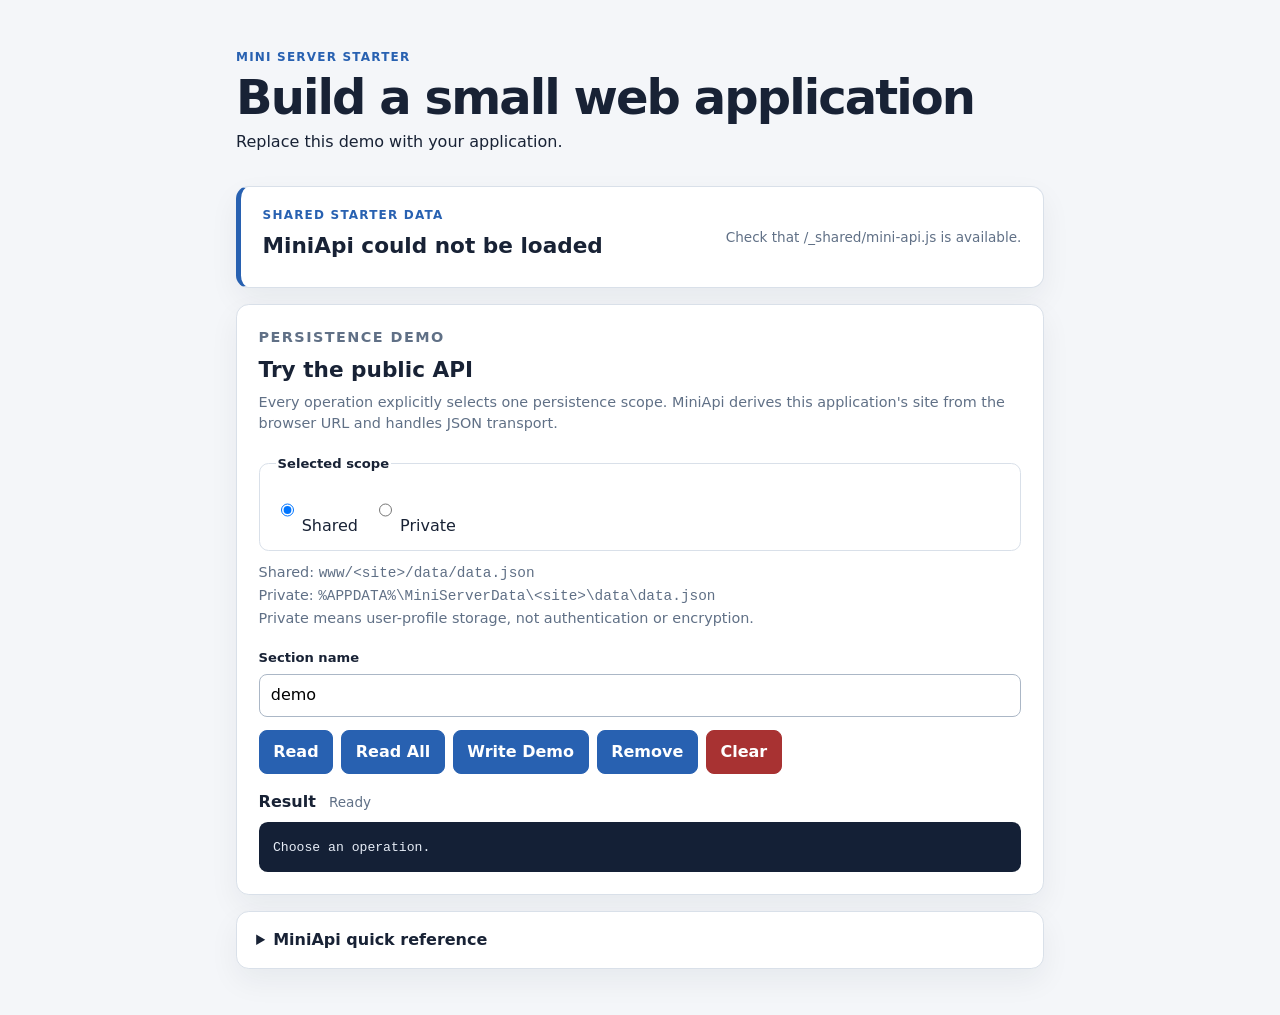
==== template/index.html @ bc878348 "Create reusable MiniWeb template and add v1.1 start-sites note" ====
<!doctype html>
<html lang="en">
<head>
    <meta charset="utf-8">
    <meta name="viewport" content="width=device-width, initial-scale=1">
    <title>Mini Web App Starter</title>
    <link rel="stylesheet" href="assets/style.css">
    <script src="/_shared/mini-api.js" defer></script>
    <script src="assets/app.js" defer></script>
</head>
<body>
    <header>
        <p class="eyebrow">Mini Server starter</p>
        <h1>Build a small web application</h1>
        <p>Replace this demo with your application.</p>
    </header>

    <main>
        <section class="hello-card" aria-labelledby="hello-title">
            <div>
                <p class="eyebrow">Shared starter data</p>
                <h2 id="hello-title">MiniApi is loading…</h2>
            </div>
            <output id="hello-value" aria-live="polite">Reading the <code>start</code> Section</output>
        </section>

        <section class="demo" aria-labelledby="demo-title">
            <div class="demo-copy">
                <p class="eyebrow">Persistence demo</p>
                <h2 id="demo-title">Try the public API</h2>
                <p>
                    Every operation explicitly selects one persistence scope. MiniApi derives this
                    application's site from the browser URL and handles JSON transport.
                </p>
            </div>

            <fieldset>
                <legend>Selected scope</legend>
                <label><input type="radio" name="scope" value="shared" checked> Shared</label>
                <label><input type="radio" name="scope" value="private"> Private</label>
            </fieldset>

            <p class="scope-note">
                Shared: <code>www/&lt;site&gt;/data/data.json</code><br>
                Private: <code>%APPDATA%\MiniServerData\&lt;site&gt;\data\data.json</code><br>
                Private means user-profile storage, not authentication or encryption.
            </p>

            <div class="section-field">
                <label for="section-name">Section name</label>
                <input id="section-name" value="demo" autocomplete="off">
            </div>

            <div class="actions" aria-label="MiniApi operations">
                <button id="read" type="button">Read</button>
                <button id="read-all" type="button">Read All</button>
                <button id="write" type="button">Write Demo</button>
                <button id="remove" type="button">Remove</button>
                <button id="clear" class="danger" type="button">Clear</button>
            </div>

            <div class="result" aria-labelledby="result-title">
                <strong id="result-title">Result</strong>
                <span id="result-summary">Ready</span>
                <pre id="result-value" aria-live="polite">Choose an operation.</pre>
            </div>
        </section>

        <details>
            <summary>MiniApi quick reference</summary>
            <p>
                Include <code>&lt;script src="/_shared/mini-api.js"&gt;&lt;/script&gt;</code>.
                Operation comes before the mandatory scope. Pass native JavaScript values directly;
                access persistence through MiniApi rather than requesting <code>data.json</code>.
            </p>
            <pre><code>MiniApi.read("section").shared()
MiniApi.read("section").private()

MiniApi.readAll().shared()
MiniApi.readAll().private()

MiniApi.write(data).shared()
MiniApi.write(data).private()

MiniApi.remove("section").shared()
MiniApi.remove("section").private()

MiniApi.clear().shared()
MiniApi.clear().private()</code></pre>
        </details>
    </main>
</body>
</html>
---- template/assets/style.css ----
:root {
    color-scheme: light;
    font-family: system-ui, -apple-system, BlinkMacSystemFont, "Segoe UI", sans-serif;
    color: #182235;
    background: #f4f6f9;
}

* {
    box-sizing: border-box;
}

body {
    max-width: 840px;
    margin: 0 auto;
    padding: 3rem 1rem;
    line-height: 1.5;
}

header {
    margin-bottom: 2rem;
}

h1,
h2,
p {
    margin-top: 0;
}

h1 {
    margin-bottom: 0.5rem;
    font-size: clamp(2rem, 6vw, 3rem);
    letter-spacing: -0.04em;
    line-height: 1.05;
}

h2 {
    margin-bottom: 0.35rem;
    font-size: 1.35rem;
}

.eyebrow {
    margin-bottom: 0.35rem;
    color: #2861b1;
    font-size: 0.75rem;
    font-weight: 800;
    letter-spacing: 0.1em;
    text-transform: uppercase;
}

.hello-card,
.demo,
details {
    border: 1px solid #d9e0e9;
    border-radius: 0.8rem;
    background: #ffffff;
    box-shadow: 0 12px 30px rgba(24, 34, 53, 0.06);
}

.hello-card {
    display: flex;
    align-items: center;
    justify-content: space-between;
    gap: 1.5rem;
    padding: 1.2rem 1.35rem;
    border-left: 0.35rem solid #2861b1;
}

.hello-card output {
    color: #607086;
    font-size: 0.85rem;
    text-align: right;
}

.demo {
    margin-top: 1rem;
    padding: 1.35rem;
}

.demo-copy p,
.scope-note,
details p {
    color: #607086;
    font-size: 0.9rem;
}

fieldset {
    display: flex;
    gap: 1rem;
    margin: 1.2rem 0 0.7rem;
    padding: 0.8rem 1rem;
    border: 1px solid #d9e0e9;
    border-radius: 0.6rem;
}

legend,
.section-field label {
    font-size: 0.82rem;
    font-weight: 750;
}

.scope-note code {
    overflow-wrap: anywhere;
}

.section-field {
    display: grid;
    gap: 0.35rem;
    margin: 1.2rem 0 0.8rem;
}

input,
button {
    min-height: 2.55rem;
    border-radius: 0.5rem;
    font: inherit;
}

input {
    padding: 0.55rem 0.7rem;
    border: 1px solid #abb7c6;
}

button {
    padding: 0.55rem 0.85rem;
    border: 1px solid #2861b1;
    background: #2861b1;
    color: #ffffff;
    cursor: pointer;
    font-weight: 700;
}

button:hover {
    border-color: #174582;
    background: #174582;
}

button:focus-visible,
input:focus-visible,
summary:focus-visible {
    outline: 3px solid rgba(40, 97, 177, 0.28);
    outline-offset: 2px;
}

.actions {
    display: flex;
    flex-wrap: wrap;
    gap: 0.5rem;
}

.danger {
    border-color: #a83232;
    background: #a83232;
}

.result {
    margin-top: 1rem;
}

.result strong,
.result span {
    display: inline-block;
    margin-right: 0.5rem;
}

.result span {
    color: #607086;
    font-size: 0.85rem;
}

pre {
    overflow: auto;
    margin: 0.55rem 0 0;
    padding: 0.9rem;
    border-radius: 0.55rem;
    background: #142036;
    color: #e7edf7;
    font: 0.82rem/1.6 "SFMono-Regular", Consolas, monospace;
    white-space: pre-wrap;
}

details {
    margin-top: 1rem;
    padding: 1rem 1.2rem;
}

summary {
    cursor: pointer;
    font-weight: 750;
}

details p {
    margin: 0.8rem 0;
}

@media (max-width: 580px) {
    body {
        padding-top: 2rem;
    }

    .hello-card {
        align-items: flex-start;
        flex-direction: column;
    }

    .hello-card output {
        text-align: left;
    }

    .actions button {
        flex: 1 1 calc(50% - 0.5rem);
    }
}
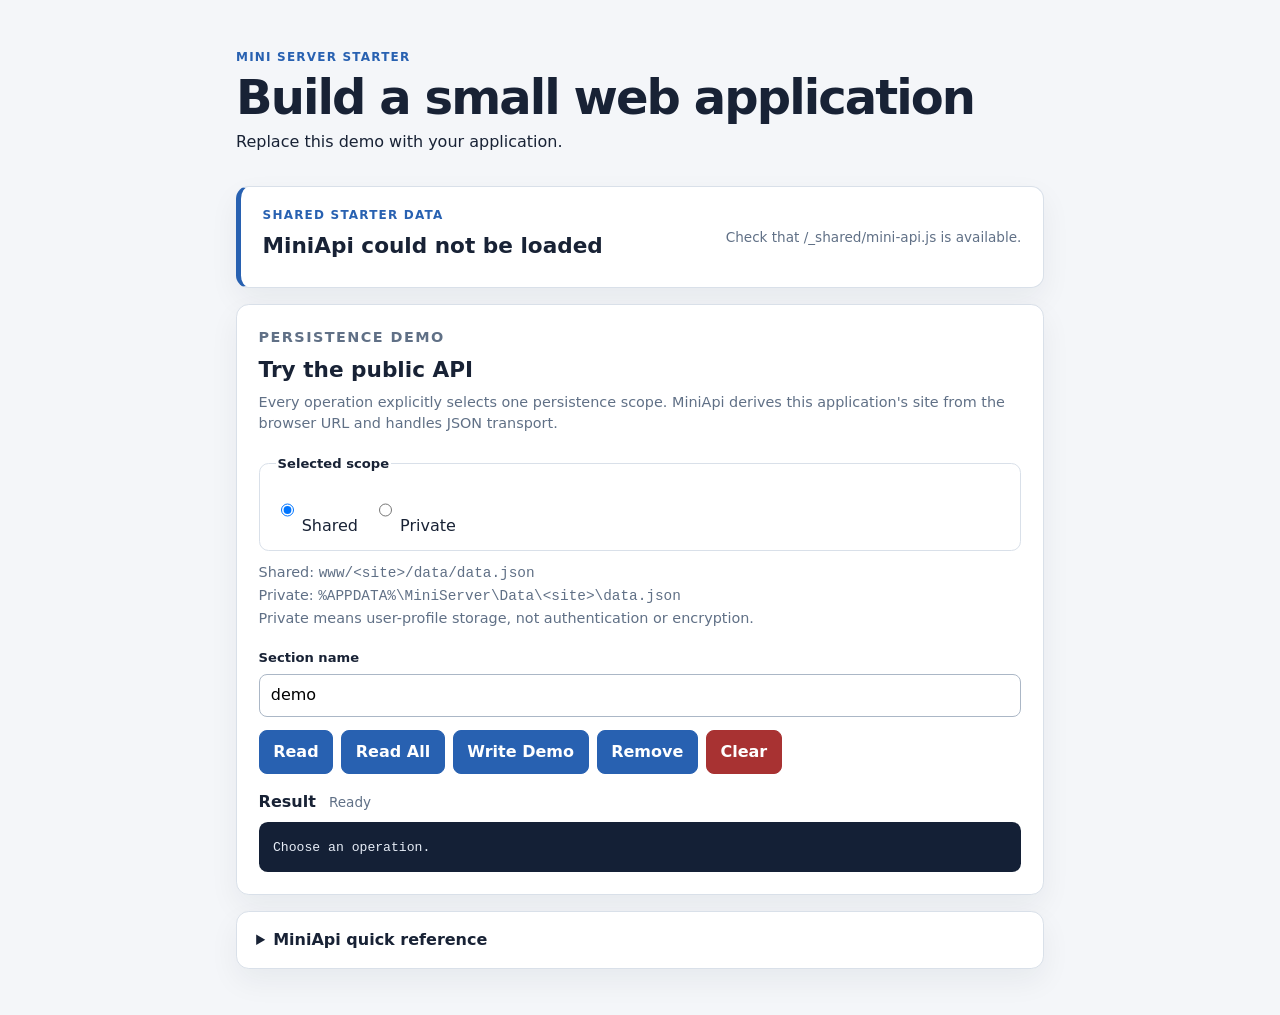
==== commit 5504cb14: "Implement unified user storage and start-site UX" ====
--- a/template/index.html
+++ b/template/index.html
@@ -42,7 +42,7 @@
 
             <p class="scope-note">
                 Shared: <code>www/&lt;site&gt;/data/data.json</code><br>
-                Private: <code>%APPDATA%\MiniServerData\&lt;site&gt;\data\data.json</code><br>
+                Private: <code>%APPDATA%\MiniServer\Data\&lt;site&gt;\data.json</code><br>
                 Private means user-profile storage, not authentication or encryption.
             </p>
 
